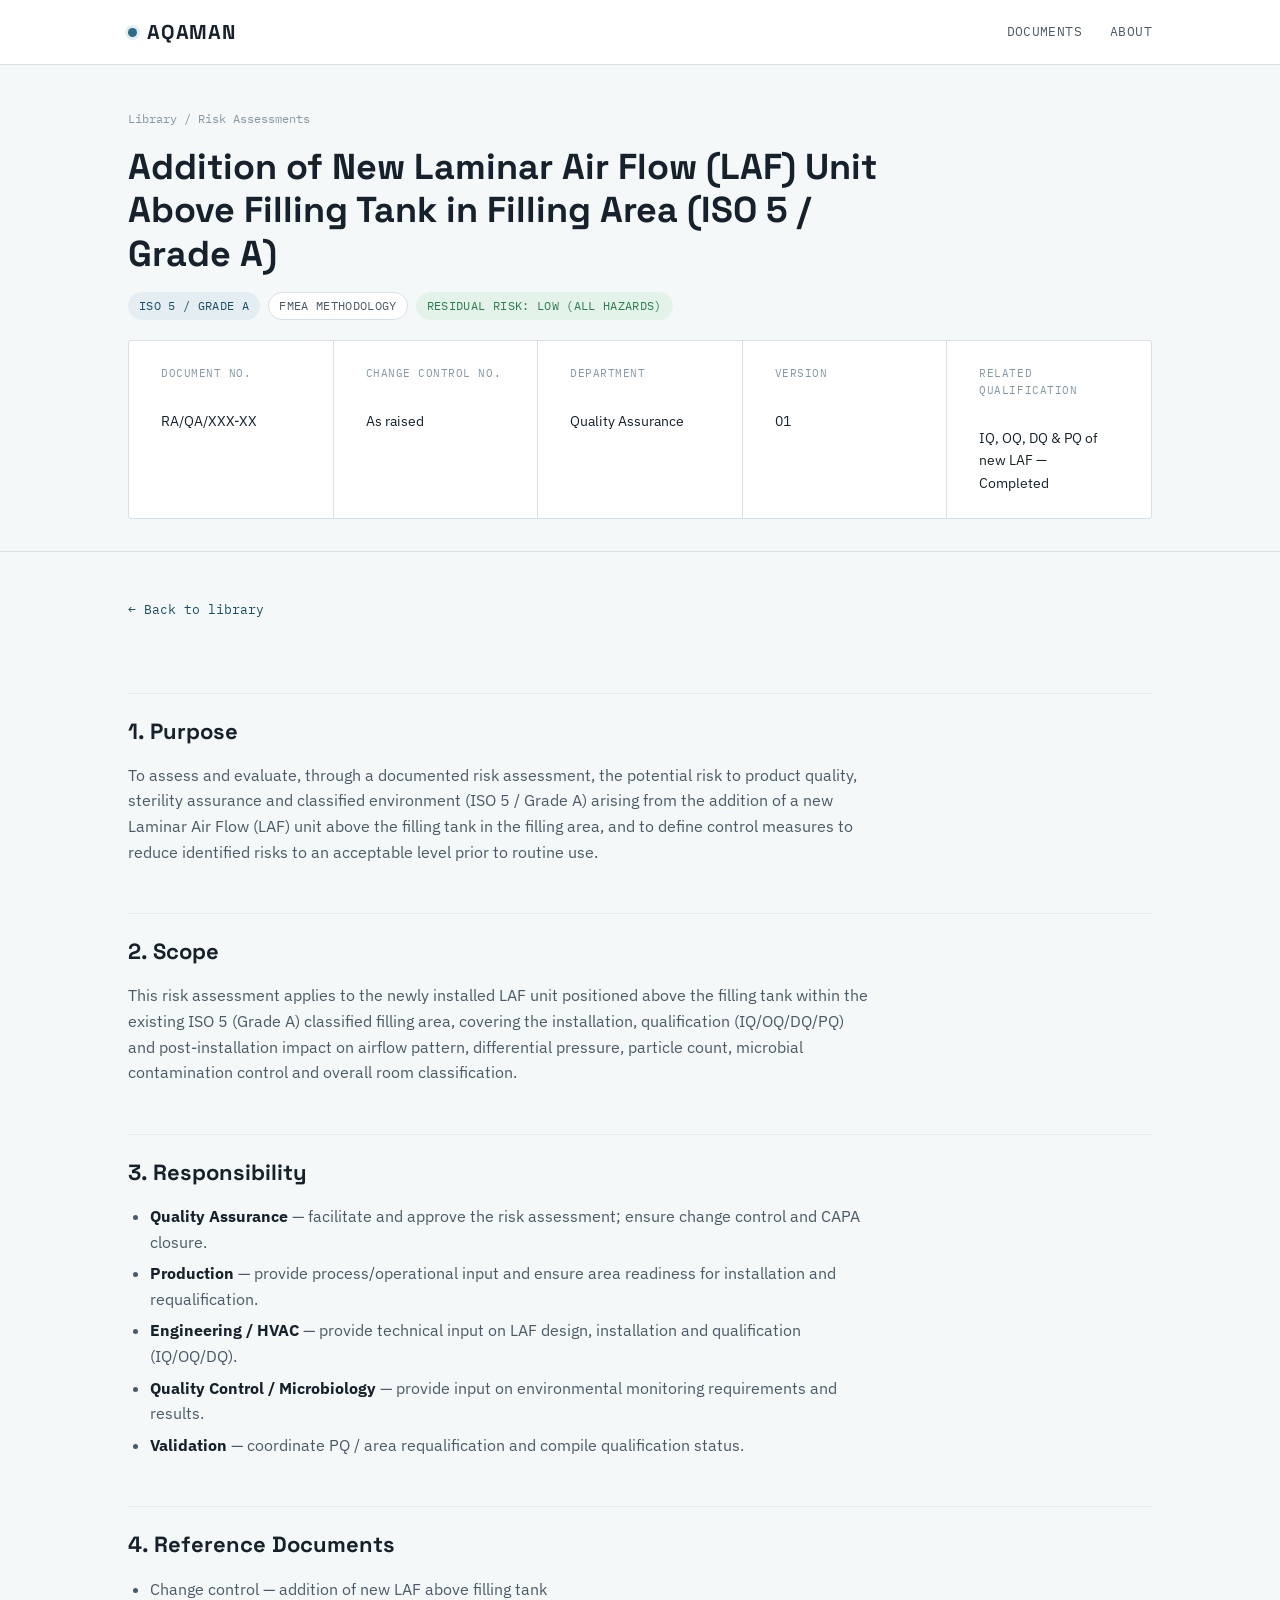
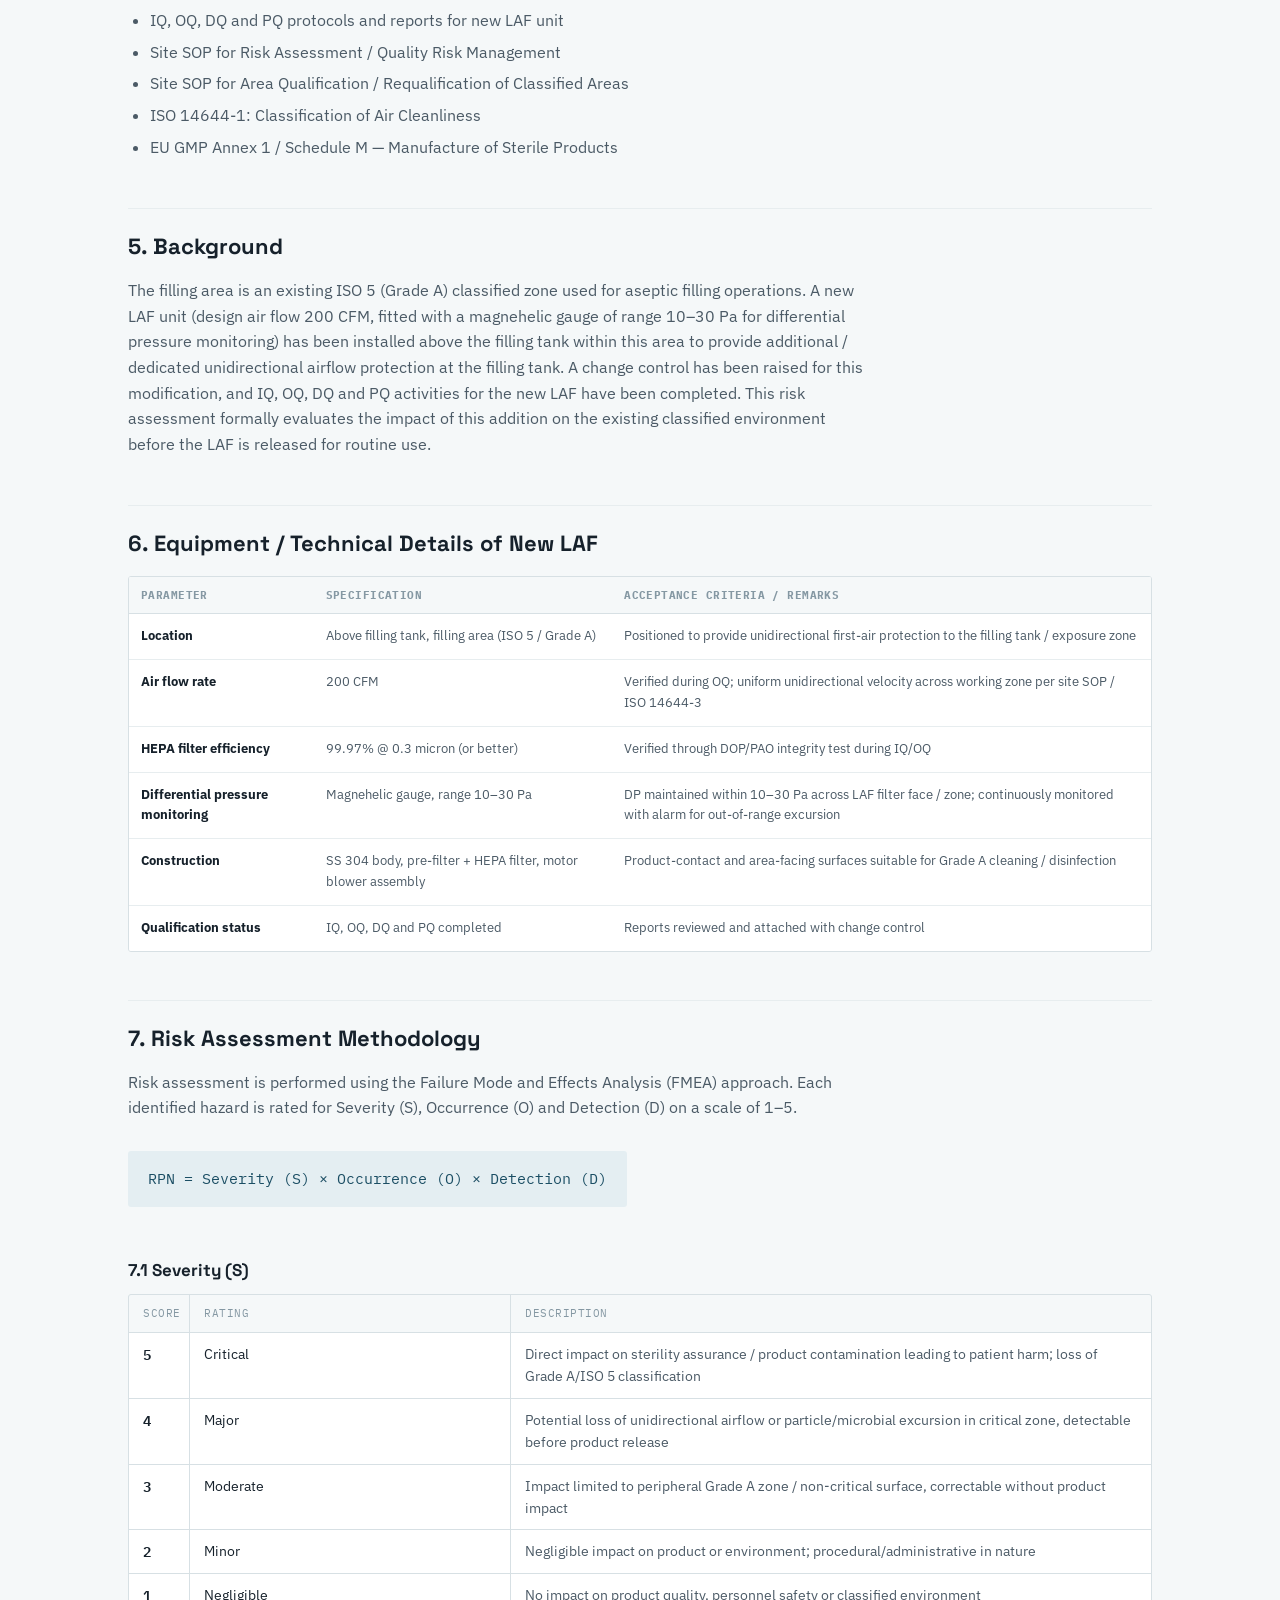
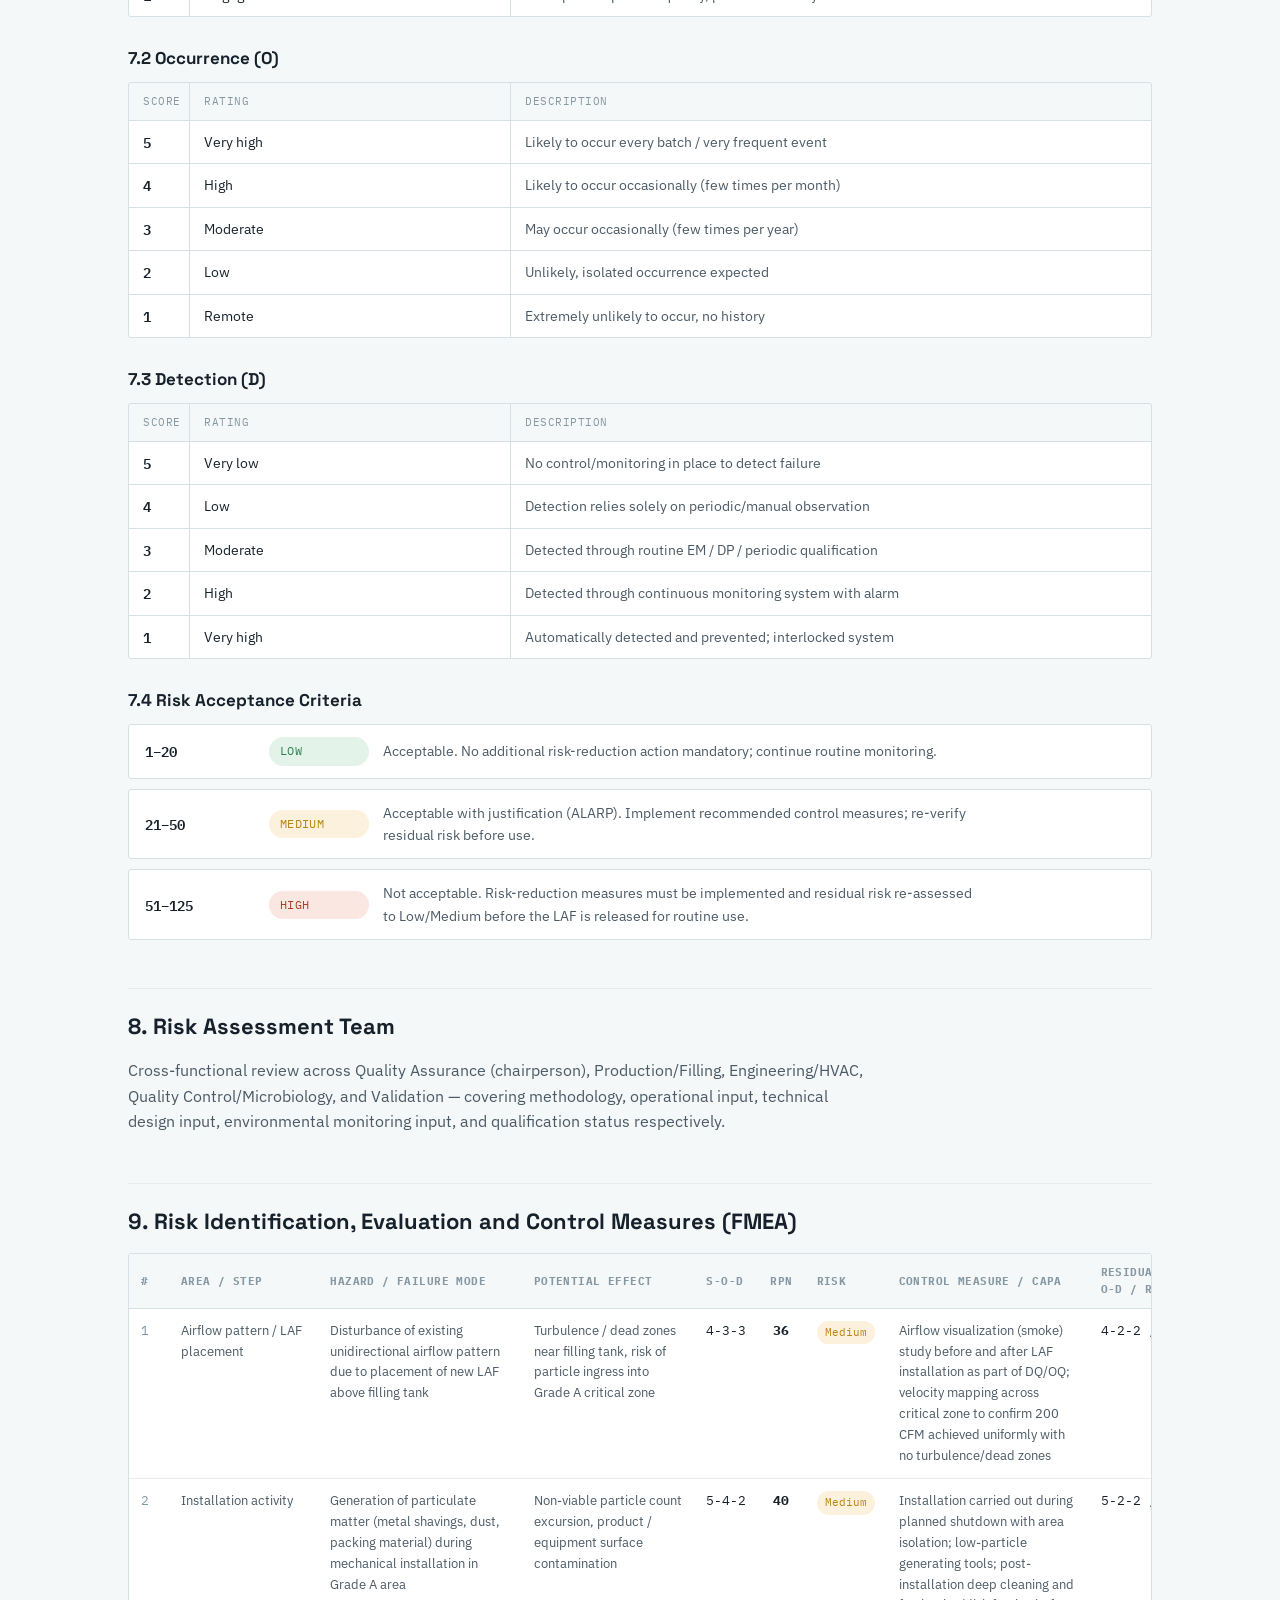
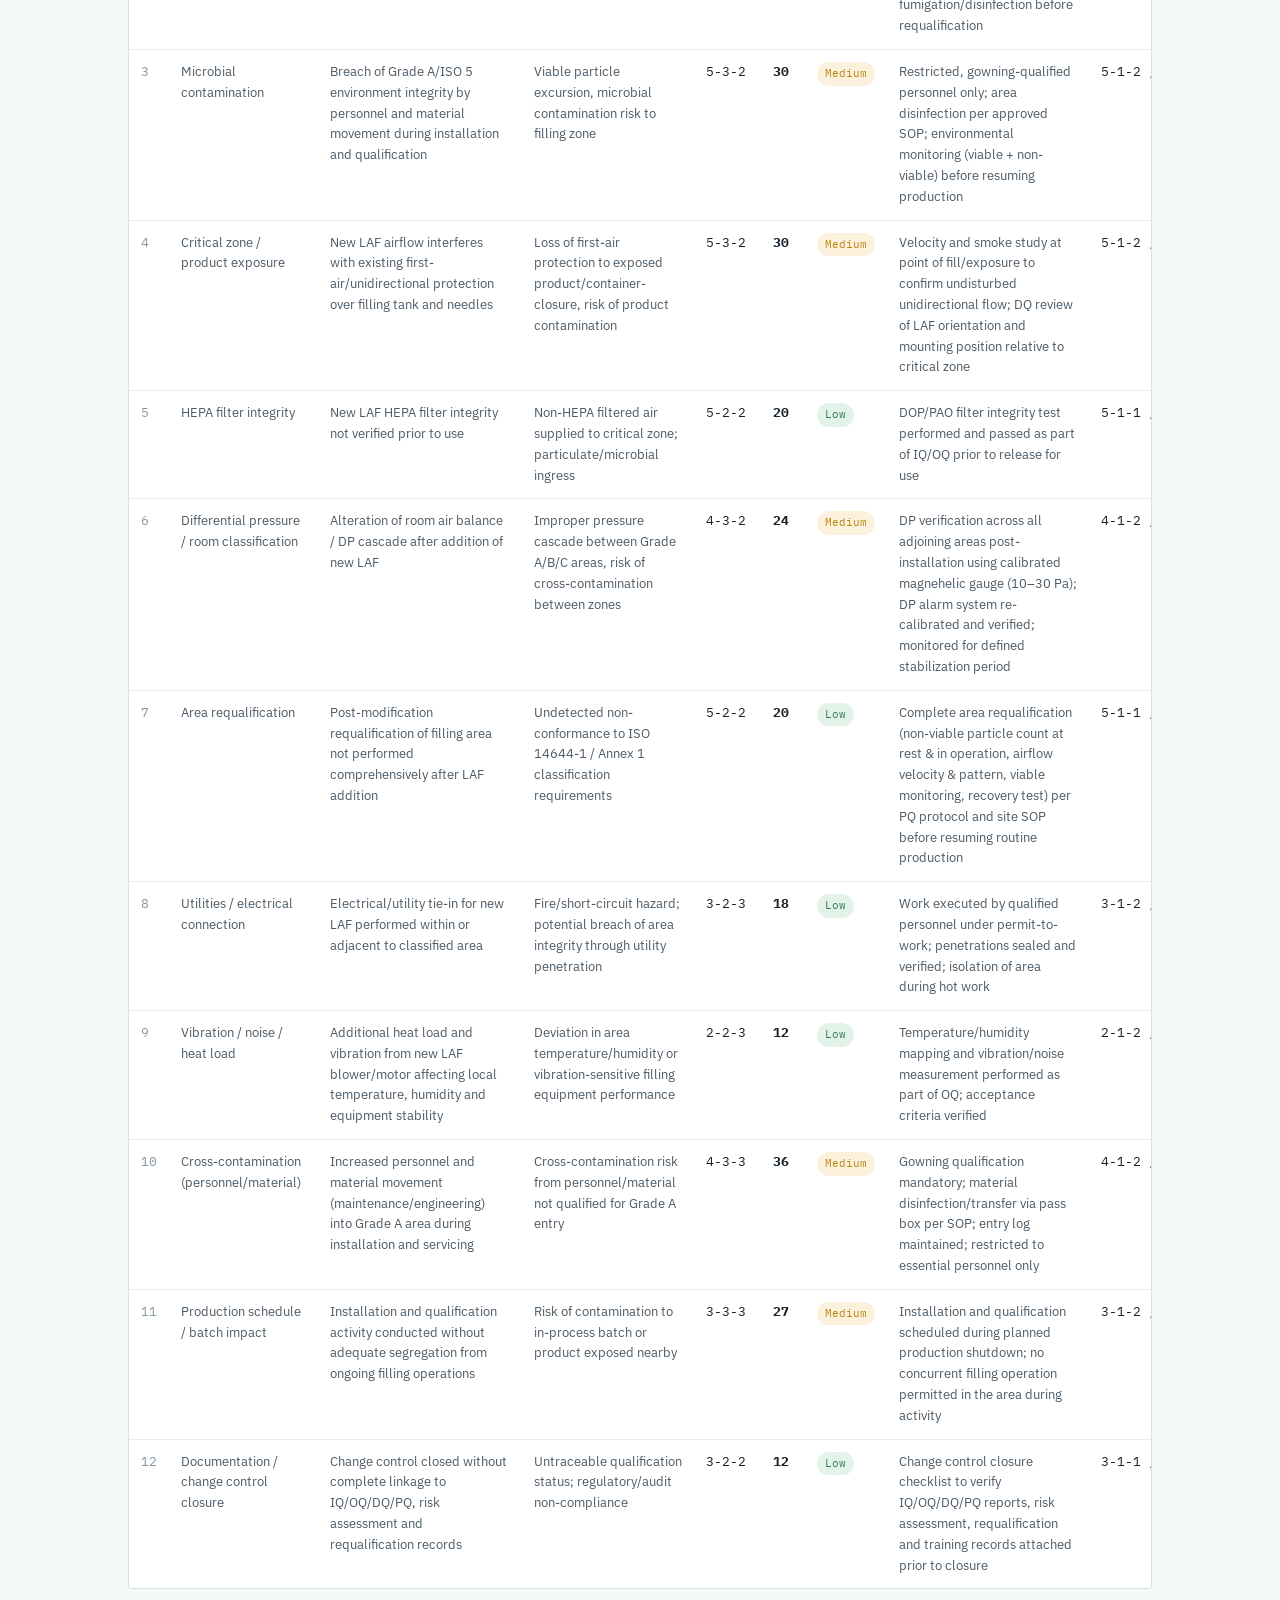
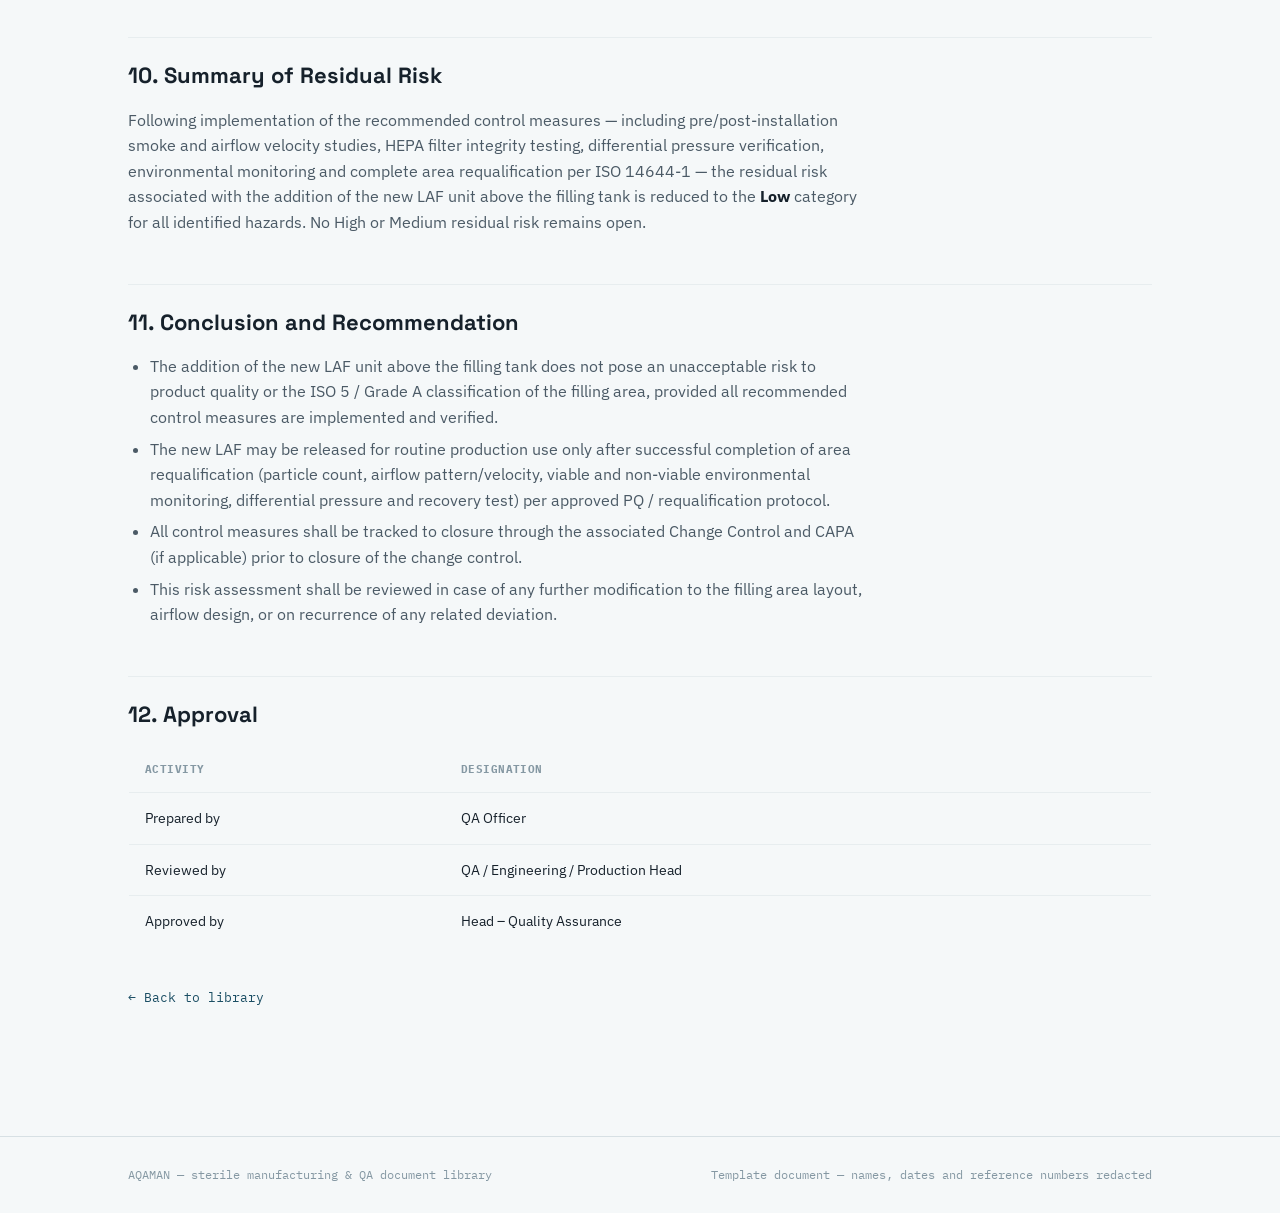
==== risk-assessment-new-laf.html @ e6738e87 "Add site files" ====
<!doctype html>
<html lang="en">
<head>
<meta charset="UTF-8">
<meta name="viewport" content="width=device-width, initial-scale=1">
<title>Risk Assessment — New LAF Unit Above Filling Tank | AQAMAN</title>
<meta name="description" content="FMEA-based risk assessment for the addition of a new Laminar Air Flow unit above the filling tank in an ISO 5 / Grade A aseptic filling area.">
<link rel="preconnect" href="https://fonts.googleapis.com">
<link href="https://fonts.googleapis.com/css2?family=Space+Grotesk:wght@500;700&family=IBM+Plex+Sans:wght@400;500;600&family=IBM+Plex+Mono:wght@400;500&display=swap" rel="stylesheet">
<link rel="stylesheet" href="styles.css">
</head>
<body>

<header class="site-header">
  <div class="wrap">
    <div class="wordmark"><span class="dot"></span>AQAMAN</div>
    <nav class="site-nav">
      <a href="index.html#library">Documents</a>
      <a href="index.html#about">About</a>
    </nav>
  </div>
</header>

<section class="doc-header">
  <div class="wrap">
    <div class="breadcrumb"><a href="index.html">Library</a> / Risk Assessments</div>
    <h1>Addition of New Laminar Air Flow (LAF) Unit Above Filling Tank in Filling Area (ISO 5 / Grade A)</h1>
    <div class="chips-row">
      <span class="chip accent">ISO 5 / GRADE A</span>
      <span class="chip">FMEA METHODOLOGY</span>
      <span class="chip low">RESIDUAL RISK: LOW (ALL HAZARDS)</span>
    </div>
    <div class="meta-table">
      <div><div class="k">Document No.</div><div class="v">RA/QA/XXX-XX</div></div>
      <div><div class="k">Change Control No.</div><div class="v">As raised</div></div>
      <div><div class="k">Department</div><div class="v">Quality Assurance</div></div>
      <div><div class="k">Version</div><div class="v">01</div></div>
      <div><div class="k">Related Qualification</div><div class="v">IQ, OQ, DQ &amp; PQ of new LAF — Completed</div></div>
    </div>
  </div>
</section>

<section class="doc-body">
  <div class="wrap">

    <a class="back-link" href="index.html#library">&larr; Back to library</a>

    <h2>1. Purpose</h2>
    <p>To assess and evaluate, through a documented risk assessment, the potential risk to product quality, sterility assurance and classified environment (ISO 5 / Grade A) arising from the addition of a new Laminar Air Flow (LAF) unit above the filling tank in the filling area, and to define control measures to reduce identified risks to an acceptable level prior to routine use.</p>

    <h2>2. Scope</h2>
    <p>This risk assessment applies to the newly installed LAF unit positioned above the filling tank within the existing ISO 5 (Grade A) classified filling area, covering the installation, qualification (IQ/OQ/DQ/PQ) and post-installation impact on airflow pattern, differential pressure, particle count, microbial contamination control and overall room classification.</p>

    <h2>3. Responsibility</h2>
    <ul>
      <li><strong>Quality Assurance</strong> — facilitate and approve the risk assessment; ensure change control and CAPA closure.</li>
      <li><strong>Production</strong> — provide process/operational input and ensure area readiness for installation and requalification.</li>
      <li><strong>Engineering / HVAC</strong> — provide technical input on LAF design, installation and qualification (IQ/OQ/DQ).</li>
      <li><strong>Quality Control / Microbiology</strong> — provide input on environmental monitoring requirements and results.</li>
      <li><strong>Validation</strong> — coordinate PQ / area requalification and compile qualification status.</li>
    </ul>

    <h2>4. Reference Documents</h2>
    <ul>
      <li>Change control — addition of new LAF above filling tank</li>
      <li>IQ, OQ, DQ and PQ protocols and reports for new LAF unit</li>
      <li>Site SOP for Risk Assessment / Quality Risk Management</li>
      <li>Site SOP for Area Qualification / Requalification of Classified Areas</li>
      <li>ISO 14644-1: Classification of Air Cleanliness</li>
      <li>EU GMP Annex 1 / Schedule M — Manufacture of Sterile Products</li>
    </ul>

    <h2>5. Background</h2>
    <p>The filling area is an existing ISO 5 (Grade A) classified zone used for aseptic filling operations. A new LAF unit (design air flow 200 CFM, fitted with a magnehelic gauge of range 10–30 Pa for differential pressure monitoring) has been installed above the filling tank within this area to provide additional / dedicated unidirectional airflow protection at the filling tank. A change control has been raised for this modification, and IQ, OQ, DQ and PQ activities for the new LAF have been completed. This risk assessment formally evaluates the impact of this addition on the existing classified environment before the LAF is released for routine use.</p>

    <h2>6. Equipment / Technical Details of New LAF</h2>
    <div class="table-scroll">
      <table class="fmea" style="min-width:700px;">
        <thead><tr><th>Parameter</th><th>Specification</th><th>Acceptance criteria / remarks</th></tr></thead>
        <tbody>
          <tr><td><strong>Location</strong></td><td>Above filling tank, filling area (ISO 5 / Grade A)</td><td>Positioned to provide unidirectional first-air protection to the filling tank / exposure zone</td></tr>
          <tr><td><strong>Air flow rate</strong></td><td>200 CFM</td><td>Verified during OQ; uniform unidirectional velocity across working zone per site SOP / ISO 14644-3</td></tr>
          <tr><td><strong>HEPA filter efficiency</strong></td><td>99.97% @ 0.3 micron (or better)</td><td>Verified through DOP/PAO integrity test during IQ/OQ</td></tr>
          <tr><td><strong>Differential pressure monitoring</strong></td><td>Magnehelic gauge, range 10–30 Pa</td><td>DP maintained within 10–30 Pa across LAF filter face / zone; continuously monitored with alarm for out-of-range excursion</td></tr>
          <tr><td><strong>Construction</strong></td><td>SS 304 body, pre-filter + HEPA filter, motor blower assembly</td><td>Product-contact and area-facing surfaces suitable for Grade A cleaning / disinfection</td></tr>
          <tr><td><strong>Qualification status</strong></td><td>IQ, OQ, DQ and PQ completed</td><td>Reports reviewed and attached with change control</td></tr>
        </tbody>
      </table>
    </div>

    <h2>7. Risk Assessment Methodology</h2>
    <p>Risk assessment is performed using the Failure Mode and Effects Analysis (FMEA) approach. Each identified hazard is rated for Severity (S), Occurrence (O) and Detection (D) on a scale of 1–5.</p>
    <div class="formula-box">RPN = Severity (S) &times; Occurrence (O) &times; Detection (D)</div>

    <h3>7.1 Severity (S)</h3>
    <div class="scale-grid">
      <div class="h">Score</div><div class="h">Rating</div><div class="h">Description</div>
      <div class="score">5</div><div>Critical</div><div class="desc">Direct impact on sterility assurance / product contamination leading to patient harm; loss of Grade A/ISO 5 classification</div>
      <div class="score">4</div><div>Major</div><div class="desc">Potential loss of unidirectional airflow or particle/microbial excursion in critical zone, detectable before product release</div>
      <div class="score">3</div><div>Moderate</div><div class="desc">Impact limited to peripheral Grade A zone / non-critical surface, correctable without product impact</div>
      <div class="score">2</div><div>Minor</div><div class="desc">Negligible impact on product or environment; procedural/administrative in nature</div>
      <div class="score">1</div><div>Negligible</div><div class="desc">No impact on product quality, personnel safety or classified environment</div>
    </div>

    <h3>7.2 Occurrence (O)</h3>
    <div class="scale-grid">
      <div class="h">Score</div><div class="h">Rating</div><div class="h">Description</div>
      <div class="score">5</div><div>Very high</div><div class="desc">Likely to occur every batch / very frequent event</div>
      <div class="score">4</div><div>High</div><div class="desc">Likely to occur occasionally (few times per month)</div>
      <div class="score">3</div><div>Moderate</div><div class="desc">May occur occasionally (few times per year)</div>
      <div class="score">2</div><div>Low</div><div class="desc">Unlikely, isolated occurrence expected</div>
      <div class="score">1</div><div>Remote</div><div class="desc">Extremely unlikely to occur, no history</div>
    </div>

    <h3>7.3 Detection (D)</h3>
    <div class="scale-grid">
      <div class="h">Score</div><div class="h">Rating</div><div class="h">Description</div>
      <div class="score">5</div><div>Very low</div><div class="desc">No control/monitoring in place to detect failure</div>
      <div class="score">4</div><div>Low</div><div class="desc">Detection relies solely on periodic/manual observation</div>
      <div class="score">3</div><div>Moderate</div><div class="desc">Detected through routine EM / DP / periodic qualification</div>
      <div class="score">2</div><div>High</div><div class="desc">Detected through continuous monitoring system with alarm</div>
      <div class="score">1</div><div>Very high</div><div class="desc">Automatically detected and prevented; interlocked system</div>
    </div>

    <h3>7.4 Risk Acceptance Criteria</h3>
    <div class="acceptance-grid">
      <div class="acceptance-row"><span class="rpn">1–20</span><span class="chip low">LOW</span><p>Acceptable. No additional risk-reduction action mandatory; continue routine monitoring.</p></div>
      <div class="acceptance-row"><span class="rpn">21–50</span><span class="chip medium">MEDIUM</span><p>Acceptable with justification (ALARP). Implement recommended control measures; re-verify residual risk before use.</p></div>
      <div class="acceptance-row"><span class="rpn">51–125</span><span class="chip high">HIGH</span><p>Not acceptable. Risk-reduction measures must be implemented and residual risk re-assessed to Low/Medium before the LAF is released for routine use.</p></div>
    </div>

    <h2>8. Risk Assessment Team</h2>
    <p>Cross-functional review across Quality Assurance (chairperson), Production/Filling, Engineering/HVAC, Quality Control/Microbiology, and Validation — covering methodology, operational input, technical design input, environmental monitoring input, and qualification status respectively.</p>

    <h2>9. Risk Identification, Evaluation and Control Measures (FMEA)</h2>
    <div class="table-scroll">
      <table class="fmea">
        <thead>
          <tr>
            <th>#</th><th>Area / Step</th><th>Hazard / Failure Mode</th><th>Potential Effect</th>
            <th>S-O-D</th><th>RPN</th><th>Risk</th><th>Control Measure / CAPA</th><th>Residual S-O-D / RPN</th><th>Residual</th>
          </tr>
        </thead>
        <tbody>
          <tr>
            <td class="num">1</td><td>Airflow pattern / LAF placement</td>
            <td>Disturbance of existing unidirectional airflow pattern due to placement of new LAF above filling tank</td>
            <td>Turbulence / dead zones near filling tank, risk of particle ingress into Grade A critical zone</td>
            <td class="sod">4-3-3</td><td class="rpn">36</td><td><span class="risk-pill medium">Medium</span></td>
            <td>Airflow visualization (smoke) study before and after LAF installation as part of DQ/OQ; velocity mapping across critical zone to confirm 200 CFM achieved uniformly with no turbulence/dead zones</td>
            <td class="sod">4-2-2 / 16</td><td><span class="risk-pill low">Low</span></td>
          </tr>
          <tr>
            <td class="num">2</td><td>Installation activity</td>
            <td>Generation of particulate matter (metal shavings, dust, packing material) during mechanical installation in Grade A area</td>
            <td>Non-viable particle count excursion, product / equipment surface contamination</td>
            <td class="sod">5-4-2</td><td class="rpn">40</td><td><span class="risk-pill medium">Medium</span></td>
            <td>Installation carried out during planned shutdown with area isolation; low-particle generating tools; post-installation deep cleaning and fumigation/disinfection before requalification</td>
            <td class="sod">5-2-2 / 20</td><td><span class="risk-pill low">Low</span></td>
          </tr>
          <tr>
            <td class="num">3</td><td>Microbial contamination</td>
            <td>Breach of Grade A/ISO 5 environment integrity by personnel and material movement during installation and qualification</td>
            <td>Viable particle excursion, microbial contamination risk to filling zone</td>
            <td class="sod">5-3-2</td><td class="rpn">30</td><td><span class="risk-pill medium">Medium</span></td>
            <td>Restricted, gowning-qualified personnel only; area disinfection per approved SOP; environmental monitoring (viable + non-viable) before resuming production</td>
            <td class="sod">5-1-2 / 10</td><td><span class="risk-pill low">Low</span></td>
          </tr>
          <tr>
            <td class="num">4</td><td>Critical zone / product exposure</td>
            <td>New LAF airflow interferes with existing first-air/unidirectional protection over filling tank and needles</td>
            <td>Loss of first-air protection to exposed product/container-closure, risk of product contamination</td>
            <td class="sod">5-3-2</td><td class="rpn">30</td><td><span class="risk-pill medium">Medium</span></td>
            <td>Velocity and smoke study at point of fill/exposure to confirm undisturbed unidirectional flow; DQ review of LAF orientation and mounting position relative to critical zone</td>
            <td class="sod">5-1-2 / 10</td><td><span class="risk-pill low">Low</span></td>
          </tr>
          <tr>
            <td class="num">5</td><td>HEPA filter integrity</td>
            <td>New LAF HEPA filter integrity not verified prior to use</td>
            <td>Non-HEPA filtered air supplied to critical zone; particulate/microbial ingress</td>
            <td class="sod">5-2-2</td><td class="rpn">20</td><td><span class="risk-pill low">Low</span></td>
            <td>DOP/PAO filter integrity test performed and passed as part of IQ/OQ prior to release for use</td>
            <td class="sod">5-1-1 / 5</td><td><span class="risk-pill low">Low</span></td>
          </tr>
          <tr>
            <td class="num">6</td><td>Differential pressure / room classification</td>
            <td>Alteration of room air balance / DP cascade after addition of new LAF</td>
            <td>Improper pressure cascade between Grade A/B/C areas, risk of cross-contamination between zones</td>
            <td class="sod">4-3-2</td><td class="rpn">24</td><td><span class="risk-pill medium">Medium</span></td>
            <td>DP verification across all adjoining areas post-installation using calibrated magnehelic gauge (10–30 Pa); DP alarm system re-calibrated and verified; monitored for defined stabilization period</td>
            <td class="sod">4-1-2 / 8</td><td><span class="risk-pill low">Low</span></td>
          </tr>
          <tr>
            <td class="num">7</td><td>Area requalification</td>
            <td>Post-modification requalification of filling area not performed comprehensively after LAF addition</td>
            <td>Undetected non-conformance to ISO 14644-1 / Annex 1 classification requirements</td>
            <td class="sod">5-2-2</td><td class="rpn">20</td><td><span class="risk-pill low">Low</span></td>
            <td>Complete area requalification (non-viable particle count at rest &amp; in operation, airflow velocity &amp; pattern, viable monitoring, recovery test) per PQ protocol and site SOP before resuming routine production</td>
            <td class="sod">5-1-1 / 5</td><td><span class="risk-pill low">Low</span></td>
          </tr>
          <tr>
            <td class="num">8</td><td>Utilities / electrical connection</td>
            <td>Electrical/utility tie-in for new LAF performed within or adjacent to classified area</td>
            <td>Fire/short-circuit hazard; potential breach of area integrity through utility penetration</td>
            <td class="sod">3-2-3</td><td class="rpn">18</td><td><span class="risk-pill low">Low</span></td>
            <td>Work executed by qualified personnel under permit-to-work; penetrations sealed and verified; isolation of area during hot work</td>
            <td class="sod">3-1-2 / 6</td><td><span class="risk-pill low">Low</span></td>
          </tr>
          <tr>
            <td class="num">9</td><td>Vibration / noise / heat load</td>
            <td>Additional heat load and vibration from new LAF blower/motor affecting local temperature, humidity and equipment stability</td>
            <td>Deviation in area temperature/humidity or vibration-sensitive filling equipment performance</td>
            <td class="sod">2-2-3</td><td class="rpn">12</td><td><span class="risk-pill low">Low</span></td>
            <td>Temperature/humidity mapping and vibration/noise measurement performed as part of OQ; acceptance criteria verified</td>
            <td class="sod">2-1-2 / 4</td><td><span class="risk-pill low">Low</span></td>
          </tr>
          <tr>
            <td class="num">10</td><td>Cross-contamination (personnel/material)</td>
            <td>Increased personnel and material movement (maintenance/engineering) into Grade A area during installation and servicing</td>
            <td>Cross-contamination risk from personnel/material not qualified for Grade A entry</td>
            <td class="sod">4-3-3</td><td class="rpn">36</td><td><span class="risk-pill medium">Medium</span></td>
            <td>Gowning qualification mandatory; material disinfection/transfer via pass box per SOP; entry log maintained; restricted to essential personnel only</td>
            <td class="sod">4-1-2 / 8</td><td><span class="risk-pill low">Low</span></td>
          </tr>
          <tr>
            <td class="num">11</td><td>Production schedule / batch impact</td>
            <td>Installation and qualification activity conducted without adequate segregation from ongoing filling operations</td>
            <td>Risk of contamination to in-process batch or product exposed nearby</td>
            <td class="sod">3-3-3</td><td class="rpn">27</td><td><span class="risk-pill medium">Medium</span></td>
            <td>Installation and qualification scheduled during planned production shutdown; no concurrent filling operation permitted in the area during activity</td>
            <td class="sod">3-1-2 / 6</td><td><span class="risk-pill low">Low</span></td>
          </tr>
          <tr>
            <td class="num">12</td><td>Documentation / change control closure</td>
            <td>Change control closed without complete linkage to IQ/OQ/DQ/PQ, risk assessment and requalification records</td>
            <td>Untraceable qualification status; regulatory/audit non-compliance</td>
            <td class="sod">3-2-2</td><td class="rpn">12</td><td><span class="risk-pill low">Low</span></td>
            <td>Change control closure checklist to verify IQ/OQ/DQ/PQ reports, risk assessment, requalification and training records attached prior to closure</td>
            <td class="sod">3-1-1 / 3</td><td><span class="risk-pill low">Low</span></td>
          </tr>
        </tbody>
      </table>
    </div>

    <h2>10. Summary of Residual Risk</h2>
    <p>Following implementation of the recommended control measures — including pre/post-installation smoke and airflow velocity studies, HEPA filter integrity testing, differential pressure verification, environmental monitoring and complete area requalification per ISO 14644-1 — the residual risk associated with the addition of the new LAF unit above the filling tank is reduced to the <strong>Low</strong> category for all identified hazards. No High or Medium residual risk remains open.</p>

    <h2>11. Conclusion and Recommendation</h2>
    <ul>
      <li>The addition of the new LAF unit above the filling tank does not pose an unacceptable risk to product quality or the ISO 5 / Grade A classification of the filling area, provided all recommended control measures are implemented and verified.</li>
      <li>The new LAF may be released for routine production use only after successful completion of area requalification (particle count, airflow pattern/velocity, viable and non-viable environmental monitoring, differential pressure and recovery test) per approved PQ / requalification protocol.</li>
      <li>All control measures shall be tracked to closure through the associated Change Control and CAPA (if applicable) prior to closure of the change control.</li>
      <li>This risk assessment shall be reviewed in case of any further modification to the filling area layout, airflow design, or on recurrence of any related deviation.</li>
    </ul>

    <h2>12. Approval</h2>
    <table class="approval-table">
      <thead><tr><th>Activity</th><th>Designation</th></tr></thead>
      <tbody>
        <tr><td>Prepared by</td><td>QA Officer</td></tr>
        <tr><td>Reviewed by</td><td>QA / Engineering / Production Head</td></tr>
        <tr><td>Approved by</td><td>Head – Quality Assurance</td></tr>
      </tbody>
    </table>

    <p style="margin-top:36px;"><a class="back-link" href="index.html#library">&larr; Back to library</a></p>

  </div>
</section>

<footer class="site-footer">
  <div class="wrap">
    <p>AQAMAN — sterile manufacturing &amp; QA document library</p>
    <p>Template document — names, dates and reference numbers redacted</p>
  </div>
</footer>

</body>
</html>
---- styles.css ----
/* ============================================================
   AQAMAN — sterile manufacturing / QA document library
   Design language: "controlled environment" — precise grid,
   equipment-tag chips, cleanroom steel-blue + classification amber.
   ============================================================ */

:root{
  --bg:        #F5F8F9;
  --panel:     #FFFFFF;
  --ink:       #16212B;
  --ink-soft:  #4B5A66;
  --ink-faint: #8598A3;
  --line:      #D7E0E4;
  --line-soft: #E7EDEF;

  --accent:      #2B6E8C;
  --accent-deep: #1B4E64;
  --accent-tint: #E4EEF2;

  --amber:      #B9840F;
  --amber-tint: #FBF1DC;

  --risk-low:      #2E7D4F;
  --risk-low-tint: #E4F3EA;
  --risk-med:      #B9840F;
  --risk-med-tint: #FBF1DC;
  --risk-high:     #A8402B;
  --risk-high-tint:#FBE7E2;

  --radius: 3px;
  --font-display: 'Space Grotesk', 'IBM Plex Sans', sans-serif;
  --font-body: 'IBM Plex Sans', -apple-system, sans-serif;
  --font-mono: 'IBM Plex Mono', 'SFMono-Regular', Consolas, monospace;
}

*{ box-sizing:border-box; }
html{ scroll-behavior:smooth; }
body{
  margin:0;
  background:var(--bg);
  color:var(--ink);
  font-family:var(--font-body);
  font-size:16px;
  line-height:1.6;
  -webkit-font-smoothing:antialiased;
}

a{ color:var(--accent-deep); text-decoration:none; }
a:hover{ text-decoration:underline; }
a:focus-visible, button:focus-visible{
  outline:2px solid var(--accent);
  outline-offset:2px;
}

img{ max-width:100%; display:block; }

/* ---------- layout shell ---------- */
.wrap{
  max-width:1080px;
  margin:0 auto;
  padding:0 28px;
}

/* ---------- background grid texture (blueprint) ---------- */
.blueprint{
  background-image:
    linear-gradient(var(--line-soft) 1px, transparent 1px),
    linear-gradient(90deg, var(--line-soft) 1px, transparent 1px);
  background-size: 36px 36px;
}

/* ---------- header ---------- */
.site-header{
  border-bottom:1px solid var(--line);
  background:var(--panel);
  position:sticky;
  top:0;
  z-index:50;
}
.site-header .wrap{
  display:flex;
  align-items:center;
  justify-content:space-between;
  padding-top:16px;
  padding-bottom:16px;
}
.wordmark{
  font-family:var(--font-display);
  font-weight:700;
  font-size:20px;
  letter-spacing:0.04em;
  color:var(--ink);
  display:flex;
  align-items:center;
  gap:10px;
}
.wordmark .dot{
  width:9px; height:9px;
  border-radius:50%;
  background:var(--accent);
  box-shadow:0 0 0 3px var(--accent-tint);
  display:inline-block;
}
.site-nav{ display:flex; gap:28px; }
.site-nav a{
  color:var(--ink-soft);
  font-family:var(--font-mono);
  font-size:13px;
  letter-spacing:0.03em;
  text-transform:uppercase;
}
.site-nav a:hover{ color:var(--accent-deep); text-decoration:none; }

/* ---------- chips (the signature element) ---------- */
.chip{
  display:inline-flex;
  align-items:center;
  gap:6px;
  font-family:var(--font-mono);
  font-size:11.5px;
  letter-spacing:0.03em;
  text-transform:uppercase;
  padding:4px 10px;
  border-radius:999px;
  border:1px solid var(--line);
  background:var(--panel);
  color:var(--ink-soft);
  white-space:nowrap;
}
.chip.accent{ background:var(--accent-tint); border-color:transparent; color:var(--accent-deep); }
.chip.amber{ background:var(--amber-tint); border-color:transparent; color:var(--amber); }
.chip.low{ background:var(--risk-low-tint); border-color:transparent; color:var(--risk-low); }
.chip.medium{ background:var(--risk-med-tint); border-color:transparent; color:var(--risk-med); }
.chip.high{ background:var(--risk-high-tint); border-color:transparent; color:var(--risk-high); }

/* ---------- hero ---------- */
.hero{
  border-bottom:1px solid var(--line);
  padding:72px 0 56px;
}
.hero .eyebrow{
  font-family:var(--font-mono);
  font-size:13px;
  color:var(--accent-deep);
  text-transform:uppercase;
  letter-spacing:0.08em;
  margin-bottom:18px;
  display:flex;
  gap:10px;
  flex-wrap:wrap;
}
.hero h1{
  font-family:var(--font-display);
  font-weight:700;
  font-size:clamp(32px, 5vw, 52px);
  line-height:1.08;
  letter-spacing:-0.01em;
  margin:0 0 20px;
  max-width:16ch;
}
.hero p.lede{
  font-size:18px;
  color:var(--ink-soft);
  max-width:56ch;
  margin:0 0 28px;
}
.hero .chips-row{ display:flex; gap:8px; flex-wrap:wrap; }

/* ---------- about strip ---------- */
.about-strip{
  padding:36px 0;
  border-bottom:1px solid var(--line);
  display:flex;
  gap:36px;
  flex-wrap:wrap;
  align-items:baseline;
}
.about-strip .who{
  font-family:var(--font-mono);
  font-size:13px;
  color:var(--ink-faint);
  text-transform:uppercase;
  letter-spacing:0.05em;
}
.about-strip .who strong{
  display:block;
  font-family:var(--font-body);
  font-weight:600;
  font-size:16px;
  color:var(--ink);
  text-transform:none;
  letter-spacing:0;
  margin-top:2px;
}

/* ---------- library ---------- */
.library{ padding:56px 0 80px; }
.library h2{
  font-family:var(--font-display);
  font-size:24px;
  margin:0 0 6px;
}
.library .sub{ color:var(--ink-soft); margin:0 0 36px; }

.category{ margin-bottom:44px; }
.category-label{
  font-family:var(--font-mono);
  font-size:12px;
  text-transform:uppercase;
  letter-spacing:0.08em;
  color:var(--ink-faint);
  border-bottom:1px solid var(--line);
  padding-bottom:10px;
  margin-bottom:16px;
}

.doc-grid{
  display:grid;
  grid-template-columns:repeat(auto-fill, minmax(280px, 1fr));
  gap:16px;
}

.doc-card{
  background:var(--panel);
  border:1px solid var(--line);
  border-radius:var(--radius);
  padding:20px;
  display:flex;
  flex-direction:column;
  gap:12px;
  transition:border-color .15s ease, transform .15s ease;
}
.doc-card:hover{ border-color:var(--accent); transform:translateY(-2px); }
.doc-card .doc-tag-row{ display:flex; gap:6px; flex-wrap:wrap; }
.doc-card h3{
  font-family:var(--font-display);
  font-size:17px;
  margin:0;
  line-height:1.3;
}
.doc-card h3 a{ color:var(--ink); }
.doc-card h3 a:hover{ color:var(--accent-deep); text-decoration:none; }
.doc-card p{
  font-size:14px;
  color:var(--ink-soft);
  margin:0;
  flex-grow:1;
}
.doc-card .doc-meta{
  font-family:var(--font-mono);
  font-size:11.5px;
  color:var(--ink-faint);
  border-top:1px solid var(--line-soft);
  padding-top:10px;
}

.doc-card.placeholder{
  border-style:dashed;
  color:var(--ink-faint);
  align-items:flex-start;
  justify-content:center;
  min-height:120px;
}
.doc-card.placeholder h3{ color:var(--ink-faint); font-weight:500; font-size:15px; }

/* ---------- footer ---------- */
.site-footer{
  border-top:1px solid var(--line);
  padding:28px 0;
}
.site-footer .wrap{
  display:flex;
  justify-content:space-between;
  align-items:center;
  flex-wrap:wrap;
  gap:12px;
}
.site-footer p{
  margin:0;
  font-family:var(--font-mono);
  font-size:12px;
  color:var(--ink-faint);
}

/* ============================================================
   Document page
   ============================================================ */
.doc-header{
  border-bottom:1px solid var(--line);
  padding:44px 0 32px;
}
.breadcrumb{
  font-family:var(--font-mono);
  font-size:12px;
  color:var(--ink-faint);
  margin-bottom:18px;
}
.breadcrumb a{ color:var(--ink-faint); }
.doc-header h1{
  font-family:var(--font-display);
  font-size:clamp(26px, 4vw, 36px);
  line-height:1.2;
  margin:0 0 16px;
  max-width:34ch;
}
.doc-header .chips-row{ display:flex; gap:8px; flex-wrap:wrap; margin-bottom:20px; }

.meta-table{
  display:grid;
  grid-template-columns:repeat(auto-fit, minmax(180px, 1fr));
  gap:1px;
  background:var(--line);
  border:1px solid var(--line);
  border-radius:var(--radius);
  overflow:hidden;
}
.meta-table div{
  background:var(--panel);
  padding:12px 16px;
}
.meta-table .k{
  font-family:var(--font-mono);
  font-size:10.5px;
  text-transform:uppercase;
  letter-spacing:0.05em;
  color:var(--ink-faint);
  margin-bottom:4px;
}
.meta-table .v{ font-size:14px; color:var(--ink); }

.doc-body{ padding:44px 0 90px; }
.doc-body h2{
  font-family:var(--font-display);
  font-size:22px;
  margin:48px 0 14px;
  padding-top:4px;
  border-top:1px solid var(--line-soft);
  padding-top:20px;
}
.doc-body h2:first-child{ margin-top:0; border-top:none; padding-top:0; }
.doc-body h3{
  font-family:var(--font-display);
  font-size:17px;
  margin:28px 0 10px;
}
.doc-body p{ color:var(--ink-soft); margin:0 0 14px; max-width:74ch; }
.doc-body ul, .doc-body ol{ color:var(--ink-soft); max-width:74ch; padding-left:22px; margin:0 0 14px;}
.doc-body li{ margin-bottom:6px; }
.doc-body strong{ color:var(--ink); }

.formula-box{
  font-family:var(--font-mono);
  background:var(--accent-tint);
  color:var(--accent-deep);
  padding:16px 20px;
  border-radius:var(--radius);
  font-size:15px;
  margin:16px 0 22px;
  display:inline-block;
}

.scale-grid{
  display:grid;
  grid-template-columns:60px 1fr 2fr;
  gap:1px;
  background:var(--line);
  border:1px solid var(--line);
  border-radius:var(--radius);
  overflow:hidden;
  margin-bottom:22px;
  font-size:14px;
}
.scale-grid > div{ background:var(--panel); padding:10px 14px; }
.scale-grid .h{
  font-family:var(--font-mono);
  font-size:10.5px;
  text-transform:uppercase;
  letter-spacing:0.05em;
  color:var(--ink-faint);
  background:var(--bg);
}
.scale-grid .score{ font-family:var(--font-mono); font-weight:600; color:var(--ink); }
.scale-grid .desc{ color:var(--ink-soft); }

.acceptance-grid{
  display:grid;
  grid-template-columns:1fr;
  gap:10px;
  margin-bottom:22px;
}
.acceptance-row{
  display:grid;
  grid-template-columns:110px 100px 1fr;
  gap:14px;
  align-items:center;
  padding:12px 16px;
  border:1px solid var(--line);
  border-radius:var(--radius);
  background:var(--panel);
  font-size:14px;
}
.acceptance-row .rpn{ font-family:var(--font-mono); font-weight:600; }
.acceptance-row p{ margin:0; color:var(--ink-soft); }

.table-scroll{
  overflow-x:auto;
  margin:0 0 28px;
  border:1px solid var(--line);
  border-radius:var(--radius);
}
table.fmea{
  border-collapse:collapse;
  width:100%;
  min-width:1150px;
  font-size:13px;
  background:var(--panel);
}
table.fmea th{
  font-family:var(--font-mono);
  text-transform:uppercase;
  letter-spacing:0.04em;
  font-size:10.5px;
  color:var(--ink-faint);
  text-align:left;
  padding:10px 12px;
  border-bottom:1px solid var(--line);
  background:var(--bg);
  position:sticky;
  top:0;
}
table.fmea td{
  padding:12px;
  border-bottom:1px solid var(--line-soft);
  vertical-align:top;
  color:var(--ink-soft);
}
table.fmea tr:last-child td{ border-bottom:none; }
table.fmea td.num{ font-family:var(--font-mono); color:var(--ink-faint); }
table.fmea td.sod{ font-family:var(--font-mono); color:var(--ink); white-space:nowrap; }
table.fmea td.rpn{ font-family:var(--font-mono); font-weight:700; color:var(--ink); text-align:center; }
table.fmea .risk-pill{
  font-family:var(--font-mono);
  font-size:11px;
  padding:3px 8px;
  border-radius:999px;
  white-space:nowrap;
  display:inline-block;
}
table.fmea .risk-pill.medium{ background:var(--risk-med-tint); color:var(--risk-med); }
table.fmea .risk-pill.low{ background:var(--risk-low-tint); color:var(--risk-low); }
table.fmea .risk-pill.high{ background:var(--risk-high-tint); color:var(--risk-high); }

.approval-table{
  width:100%;
  border-collapse:collapse;
  font-size:14px;
  border:1px solid var(--line);
  border-radius:var(--radius);
  overflow:hidden;
}
.approval-table th, .approval-table td{
  padding:14px 16px;
  border-bottom:1px solid var(--line-soft);
  text-align:left;
}
.approval-table th{
  font-family:var(--font-mono);
  font-size:11px;
  text-transform:uppercase;
  letter-spacing:0.04em;
  color:var(--ink-faint);
  background:var(--bg);
}
.approval-table tr:last-child td{ border-bottom:none; }

.back-link{
  display:inline-flex;
  align-items:center;
  gap:6px;
  font-family:var(--font-mono);
  font-size:13px;
  color:var(--accent-deep);
  margin-bottom:24px;
}

@media (max-width:640px){
  .site-nav{ gap:16px; }
  .hero{ padding:52px 0 40px; }
  .scale-grid{ grid-template-columns:1fr; }
  .scale-grid .h{ display:none; }
  .acceptance-row{ grid-template-columns:1fr; gap:4px; }
}
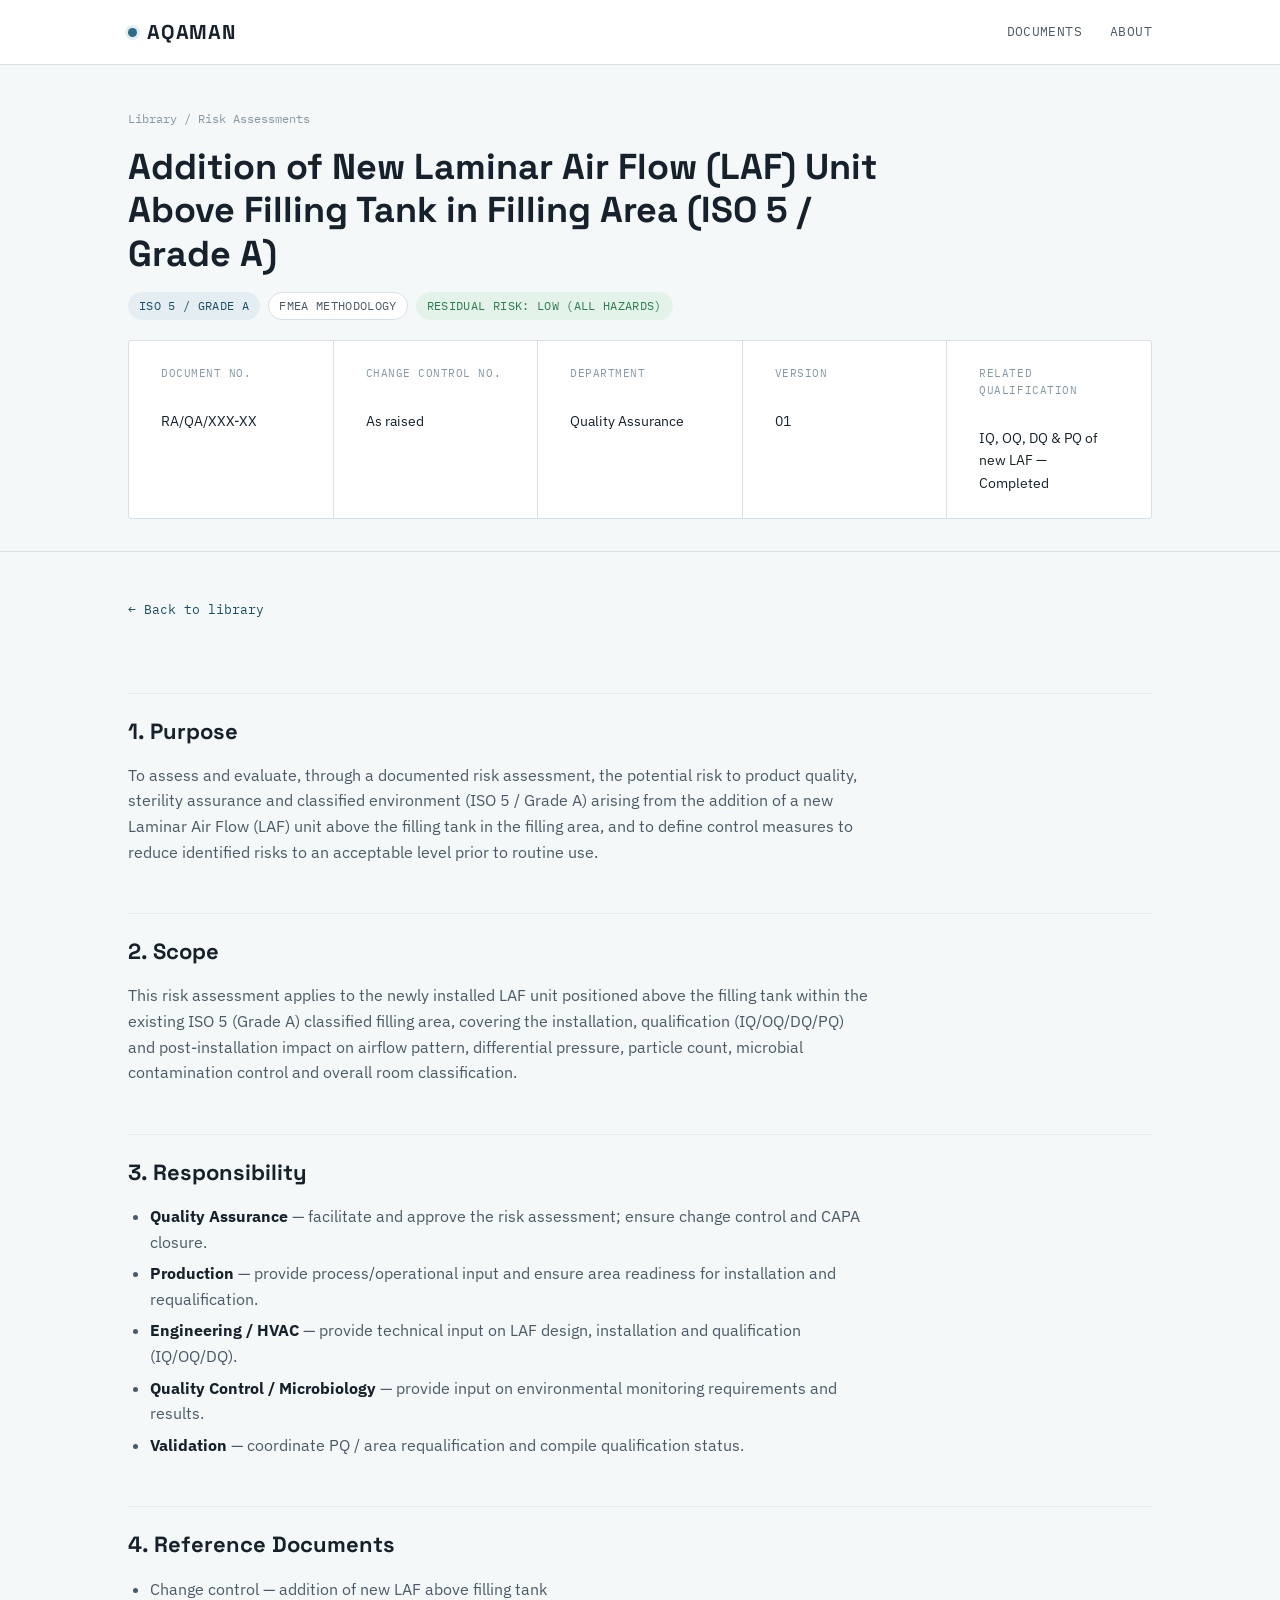
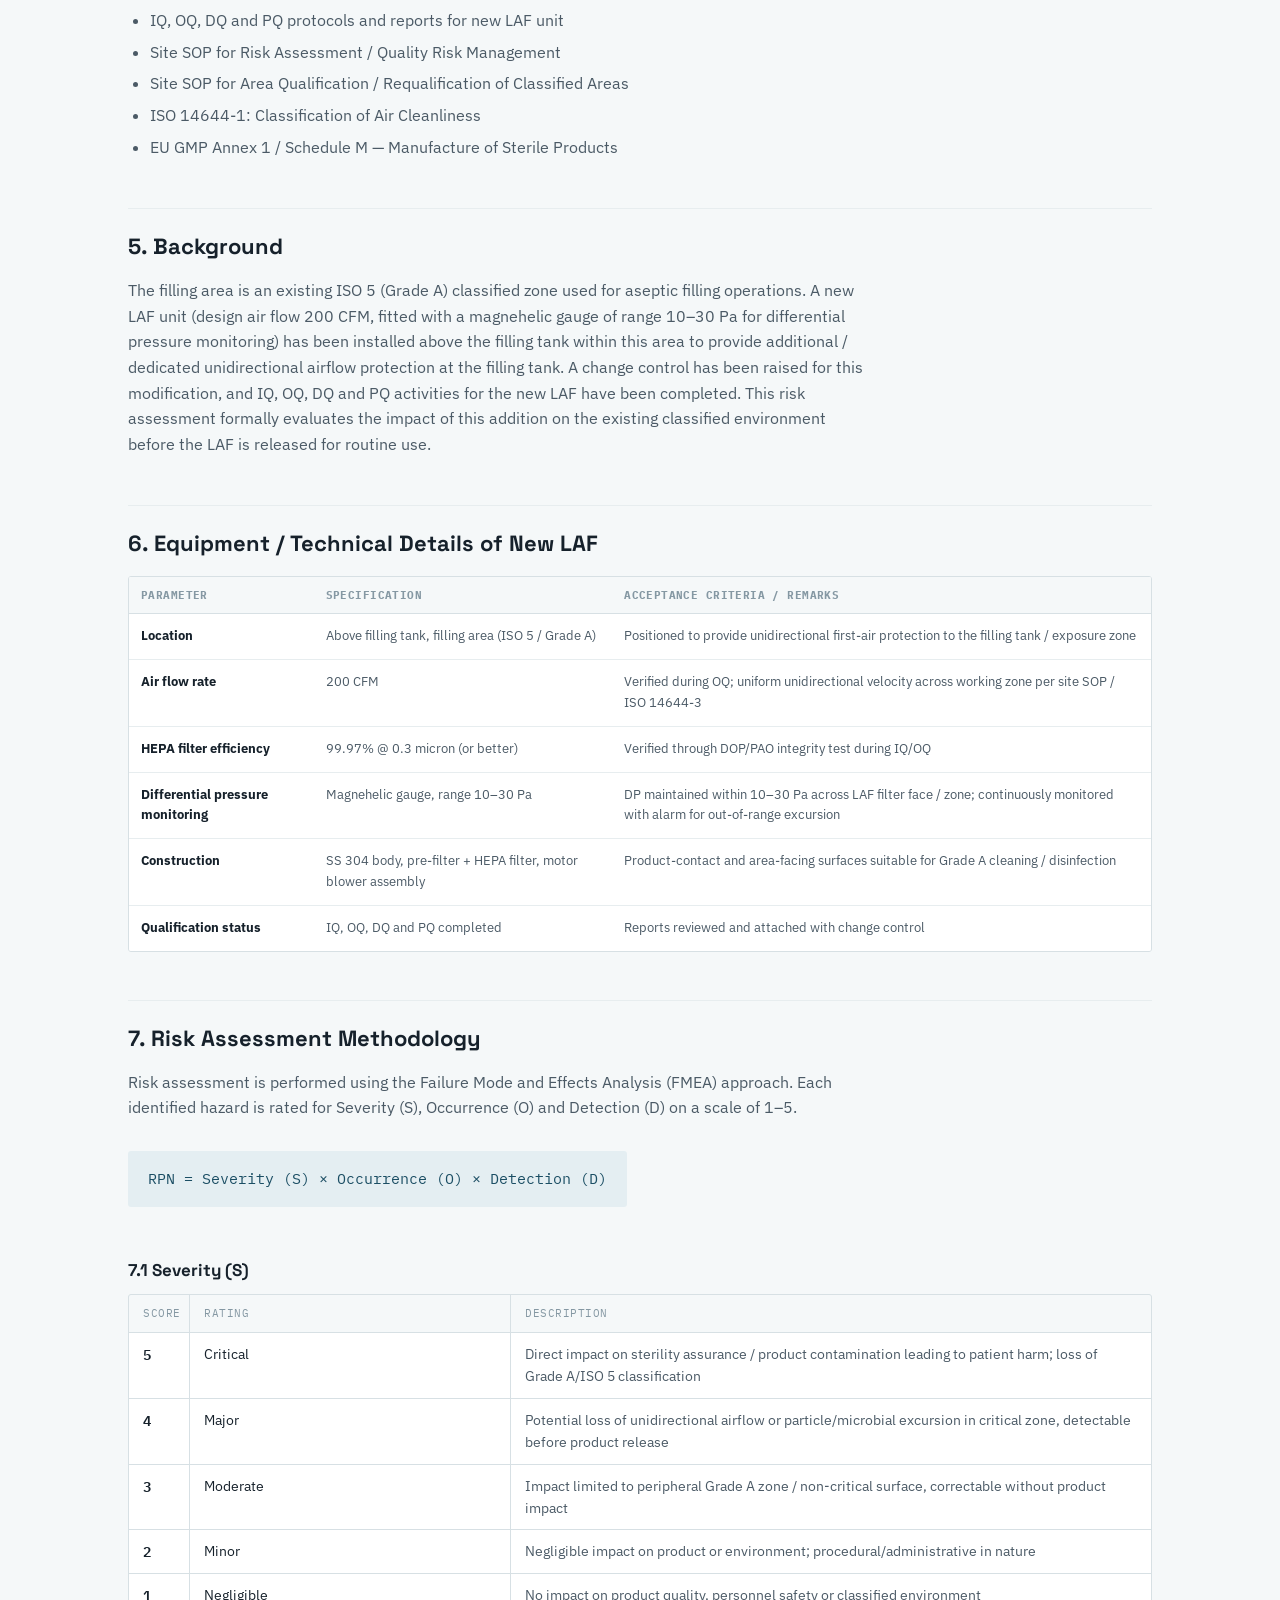
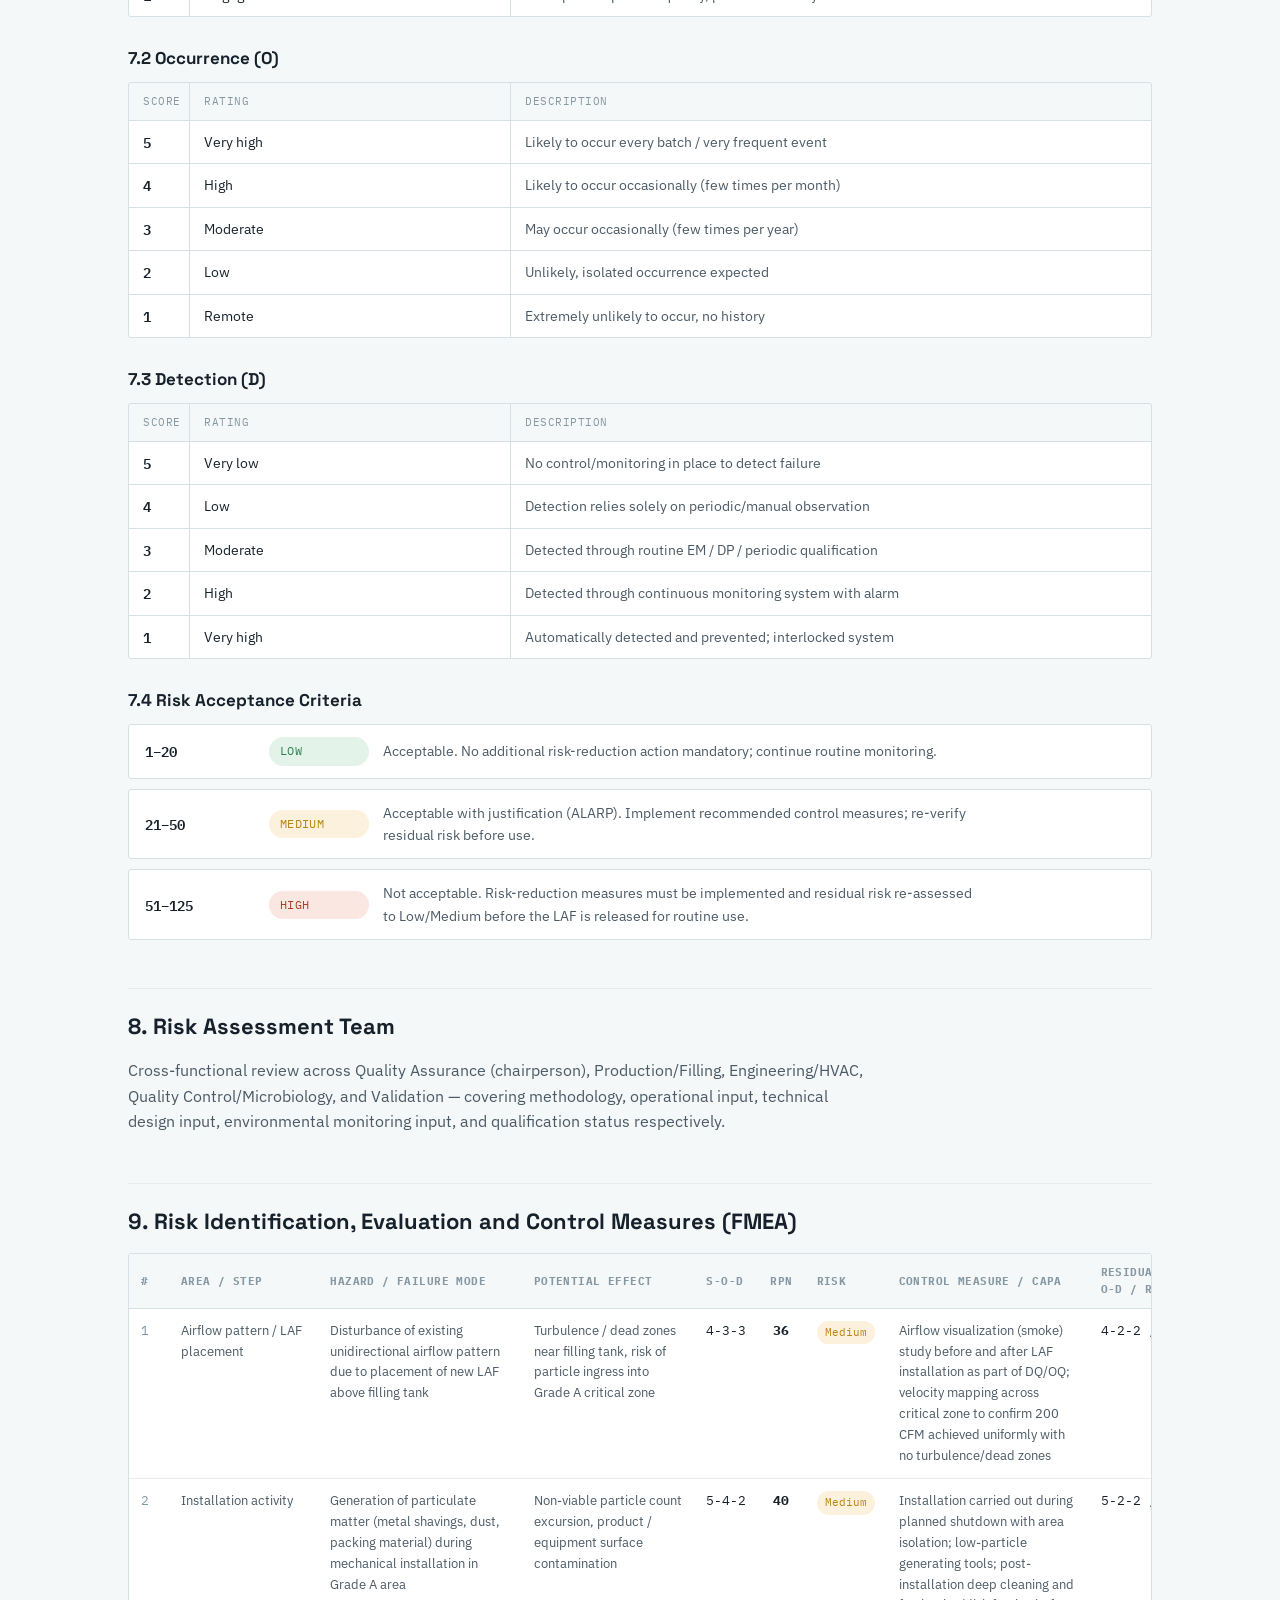
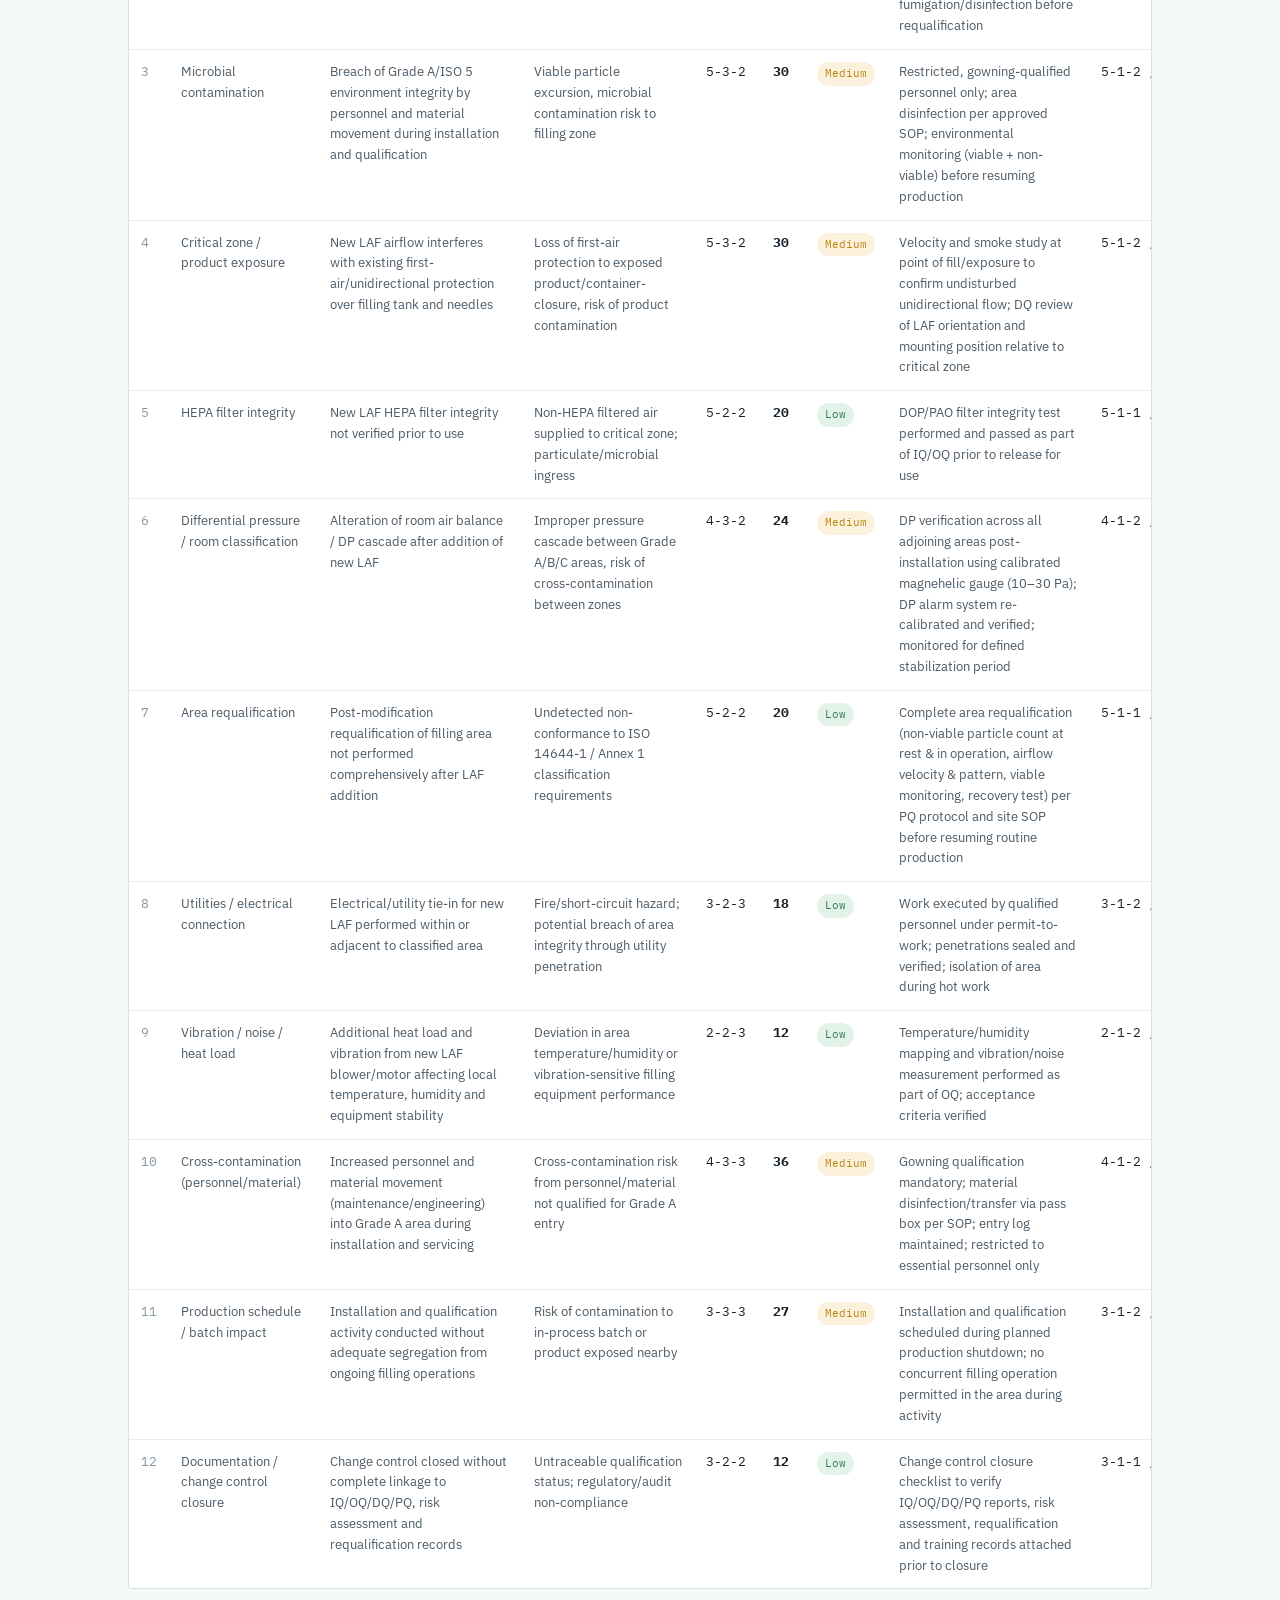
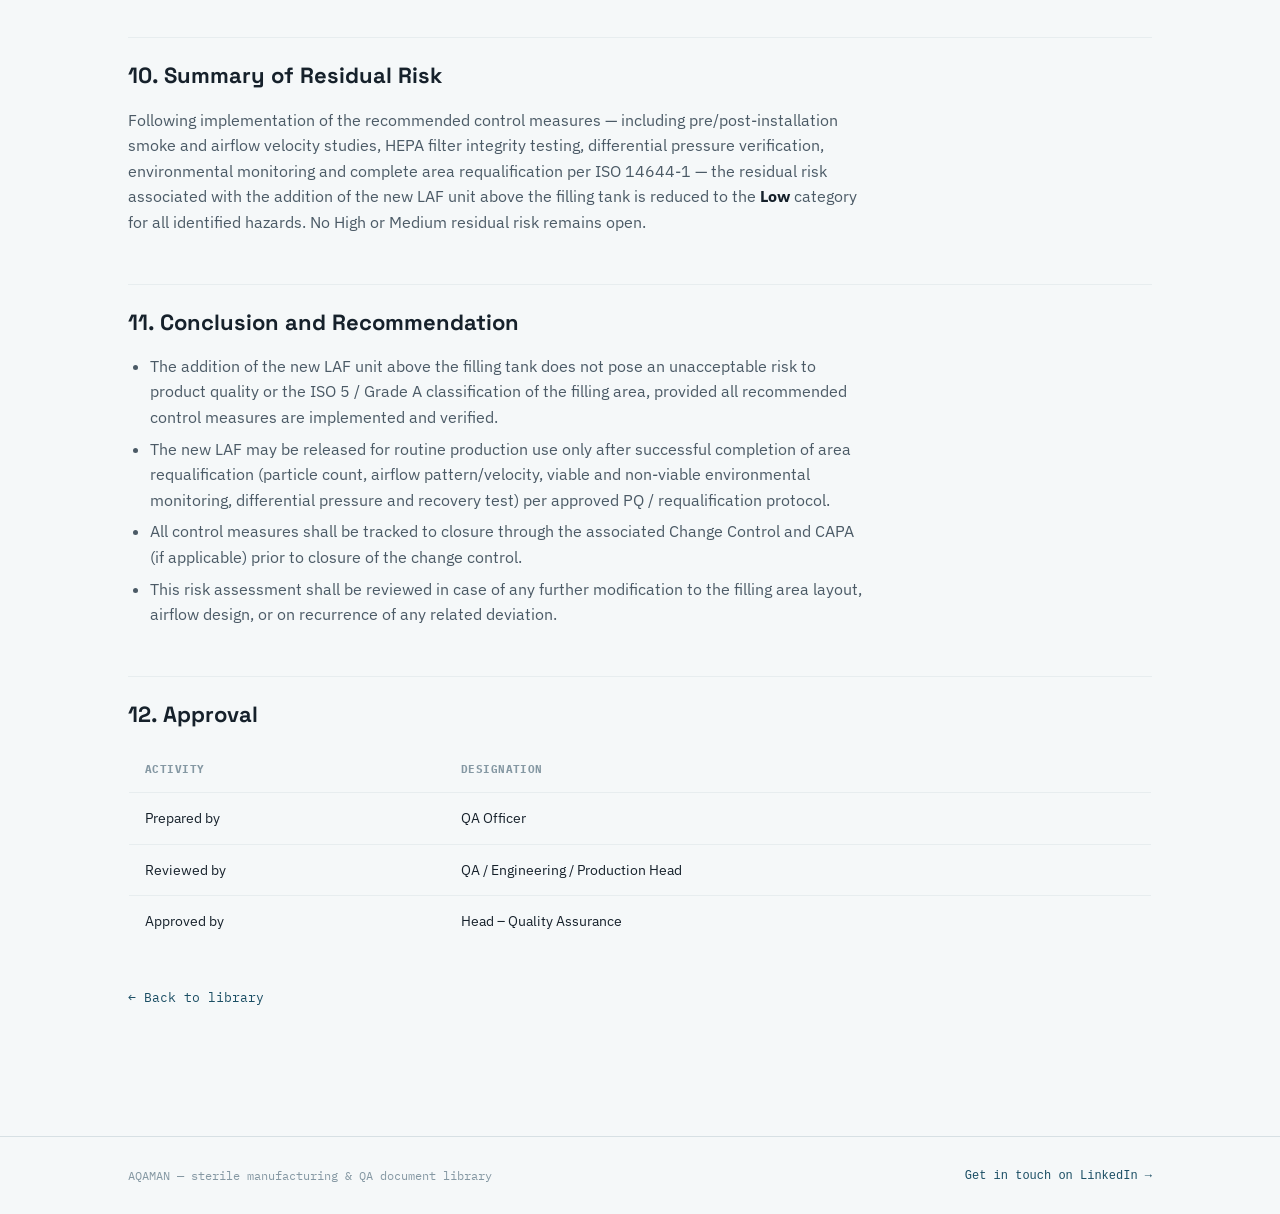
==== commit 81a0b682: "linkedin added" ====
--- a/risk-assessment-new-laf.html
+++ b/risk-assessment-new-laf.html
@@ -271,7 +271,7 @@
 <footer class="site-footer">
   <div class="wrap">
     <p>AQAMAN — sterile manufacturing &amp; QA document library</p>
-    <p>Template document — names, dates and reference numbers redacted</p>
+    <p><a href="https://www.linkedin.com/in/aniket-murkute-a403751b2/" target="_blank" rel="noopener">Get in touch on LinkedIn &rarr;</a></p>
   </div>
 </footer>
 
--- a/styles.css
+++ b/styles.css
@@ -281,6 +281,10 @@
   font-size:12px;
   color:var(--ink-faint);
 }
+.site-footer p a{
+  color:var(--accent-deep);
+  font-weight:500;
+}
 
 /* ============================================================
    Document page
